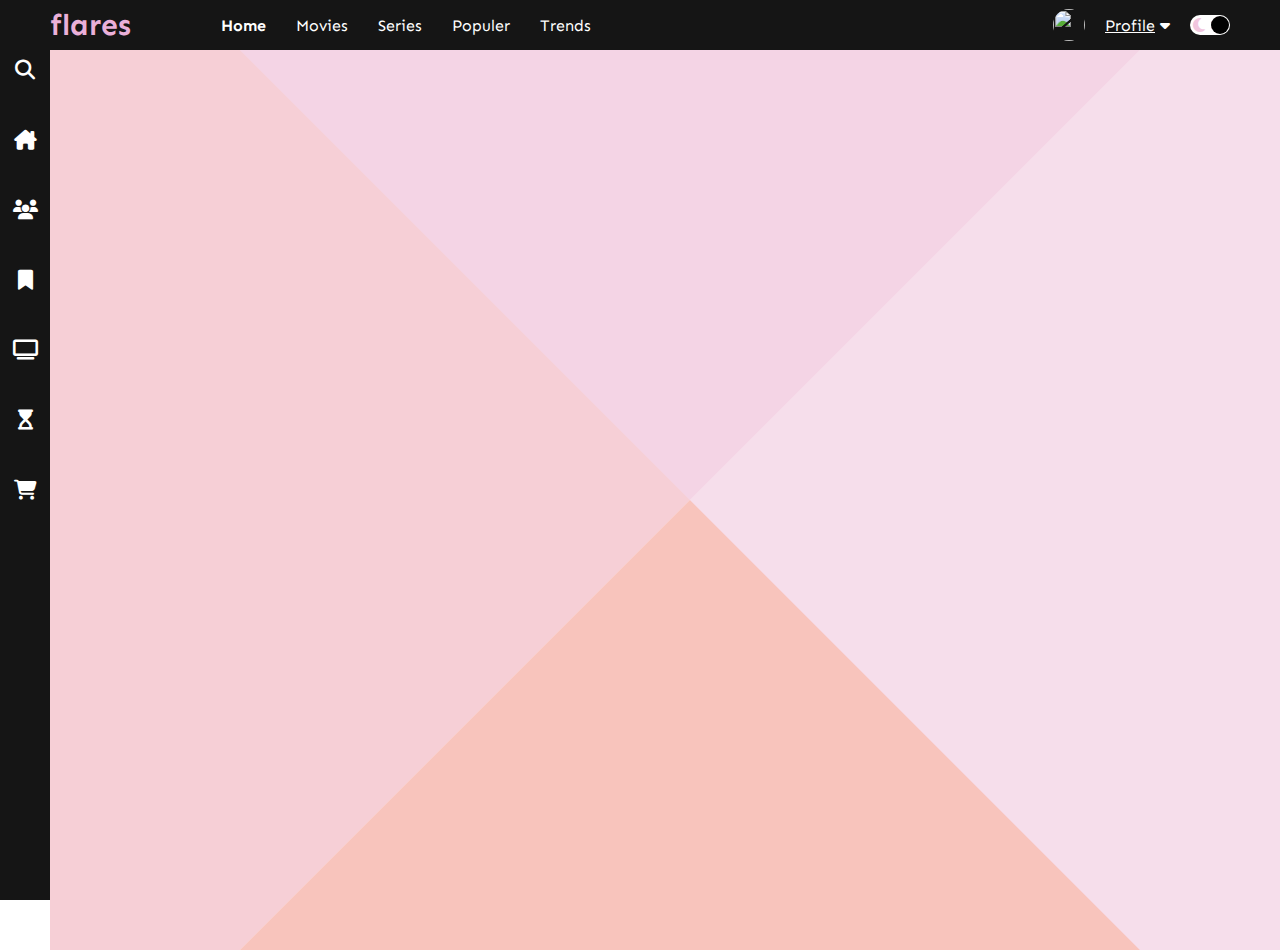
==== profile.html @ e6e5c3fa "Add files via upload" ====
<html lang="en">
<head>
    <meta charset="UTF-8">
    <meta http-equiv="X-UA-Compatible" content="IE=edge">
    <meta name="viewport" content="width=device-width, initial-scale=1.0">
    <link rel="stylesheet" href="profile.css">
    <link rel="preconnect" href="https://fonts.googleapis.com">
    <link 
        href="https://fonts.googleapis.com/css2?family=Roboto:wght@100;300;500;700;900&family=Sen:wght@400;700;800&display=swap" rel="stylesheet">
        <link rel="stylesheet" href="https://cdnjs.cloudflare.com/ajax/libs/font-awesome/6.1.1/css/all.min.css">
    <title>Movie Design</title>
</head>
<body>
    <div class="navbar">
        <div class="navbar-container">
            <div class="logo-container"><h1 class="logo">flares</h1></div>
            <div class="menu-container">
                <ul class="menu-list">
                    <li class="menu-list-item active">Home<li>
                    <li class="menu-list-item">Movies</li>
                    <li class="menu-list-item">Series</li>
                    <li class="menu-list-item">Populer</li>
                    <li class="menu-list-item">Trends</li>

                </ul>
            </div>
            <div class="profile-container">
                <img class="profile-picture" src="img/profile.png" alt="" >
                <div class="profile-text-container">
                    <span class="profile-text">
                        <a href="profile.html" style="color: white;" class="login">Profile</a>
                    </span>
                    <i class="fa-solid fa-caret-down"></i>
                </div>
                <div class="toggle">
                    <i class="fa-solid fa-moon toggle-icon"></i>
                    <i class="fa-solid fa-sun toggle-icon"></i>
                    <div class="toogle-ball"></div>
                </div>
            </div>
        </div>
    </div>

    <div class="sidebar">
        <i class="left-menu-icon fa-solid fa-magnifying-glass"></i>
        <i class="left-menu-icon fa-solid fa-house-chimney"></i>
        <i class="left-menu-icon fa-solid fa-users"></i>
        <i class="left-menu-icon fa-solid fa-bookmark"></i>
        <i class="left-menu-icon fa-solid fa-tv"></i>
        <i class="left-menu-icon fa-solid fa-hourglass-start"></i>
        <i class="left-menu-icon fa-solid fa-cart-shopping"></i>
    </div>
    
    <div class="container" onclick="onclick">
        <div class="top"></div>
        <div class="bottom"></div>
        <div class="center">
          <h2>Please Sign In</h2>
          <input type="email" placeholder="email"/>
          <input type="password" placeholder="password"/>
          <h2>&nbsp;</h2>
        </div>
      </div>
    
    </body>
</html>
---- profile.css ----
*{
    margin: 0;
}

body{
    font-family: 'Roboto', sans-serif;
}

.navbar{
    width: 100%;
    height: 50px;
    background-color: #151515;
}

.navbar-container{
    display: flex;
    align-items: center;
    padding: 0 50px;
    height: 100%;
    color: white;
    font-family: 'Sen', sans-serif;
}

.logo-container{
    flex: 1;
}

.logo{
    font-size: 30px;
    color: #eab0d9;
}

.menu-container{
    flex: 6;
}

.menu-list{
    display: flex;
    list-style: none;
}

.menu-list-item{
    margin-right: 30px;
}

.menu-list-item.active{
    font-weight: bold;
}

.profile-container{
    flex: 2;
    display: flex;
    align-items: center;
    justify-content: flex-end;
}

.profile-text-container{
    margin: 0 20px;
}

.profile-picture{
    width: 32px;
    height: 32px;
    border-radius: 50%;
    object-fit: cover;
}

.toggle{
    width: 40px;
    height: 20px;
    background-color: white;
    border-radius: 30px;
    display: flex;
    align-items: center;
    justify-content: space-around ;
    position: relative;
}

.toggle-icon {
    color: #f1c6de;
}

.toogle-ball{
    width: 18px;
    height: 18px;
    background-color: black;
    position: absolute;
    right: 1px;
    border-radius: 50%;
    cursor: pointer;
    transition: 1s ease all;
}

.sidebar{
    width: 50px;
    height: 100%;
    background-color: #151515;
    position: fixed;
    top: 0;
    display: flex;
    flex-direction: column;
    align-items: center;
    padding-top: 60px;
}

.left-menu-icon{
    color: white;
    font-size: 20px;
    margin-bottom: 50px;
}

 *, *:before, *:after {
    box-sizing: border-box;
  }
  
  body {
    min-height: 100vh;
    font-family: "Raleway", sans-serif;
  }
  
  .container {
    position: absolute;
    left: 50px;
    width: 100%;
    height: 100%;
    overflow: hidden;
    background-color: #fff8f1d9;
  }

  .container:hover .top:before, .container:hover .top:after, .container:hover .bottom:before, .container:hover .bottom:after, .container:active .top:before, .container:active .top:after, .container:active .bottom:before, .container:active .bottom:after {
    margin-left: 200px;
    transform-origin: -200px 50%;
    transition-delay: 0s;
  }

  .container:hover .center, .container:active .center {
    opacity: 1;
    transition-delay: 0.2s;
  }
  
  .top:before, .top:after, .bottom:before, .bottom:after {
    content: "";
    display: block;
    position: absolute;
    width: 200vmax;
    height: 200vmax;
    top: 50%;
    left: 50%;
    margin-top: -100vmax;
    transform-origin: 0 50%;
    transition: all 0.5s cubic-bezier(0.445, 0.05, 0, 1);
    z-index: 10;
    opacity: 0.65;
    transition-delay: 0.2s;
  }
  
  .top:before {
    transform: rotate(45deg);
    background: #eab0d9e9;
  }

  .top:after {
    transform: rotate(135deg);
    background: #feb4778d;
  }
  
  .bottom:before {
    transform: rotate(-45deg);
    background: #f7e8f0;
  }

  .bottom:after {
    transform: rotate(-135deg);
    background: #f1c6de;
  }
  
  .center {
    position: absolute;
    width: 400px;
    height: 400px;
    top: 50%;
    left: 50%;
    margin-left: -200px;
    margin-top: -200px;
    display: flex;
    flex-direction: column;
    justify-content: center;
    align-items: center;
    padding: 30px;
    opacity: 0;
    transition: all 0.5s cubic-bezier(0.445, 0.05, 0, 1);
    transition-delay: 0s;
    color: #c86b85;
  }
  
  .center input {
    width: 100%;
    padding: 15px;
    margin: 5px;
    border-radius: 1px;
    border: 1px solid #ccc;
    font-family: inherit;
  }
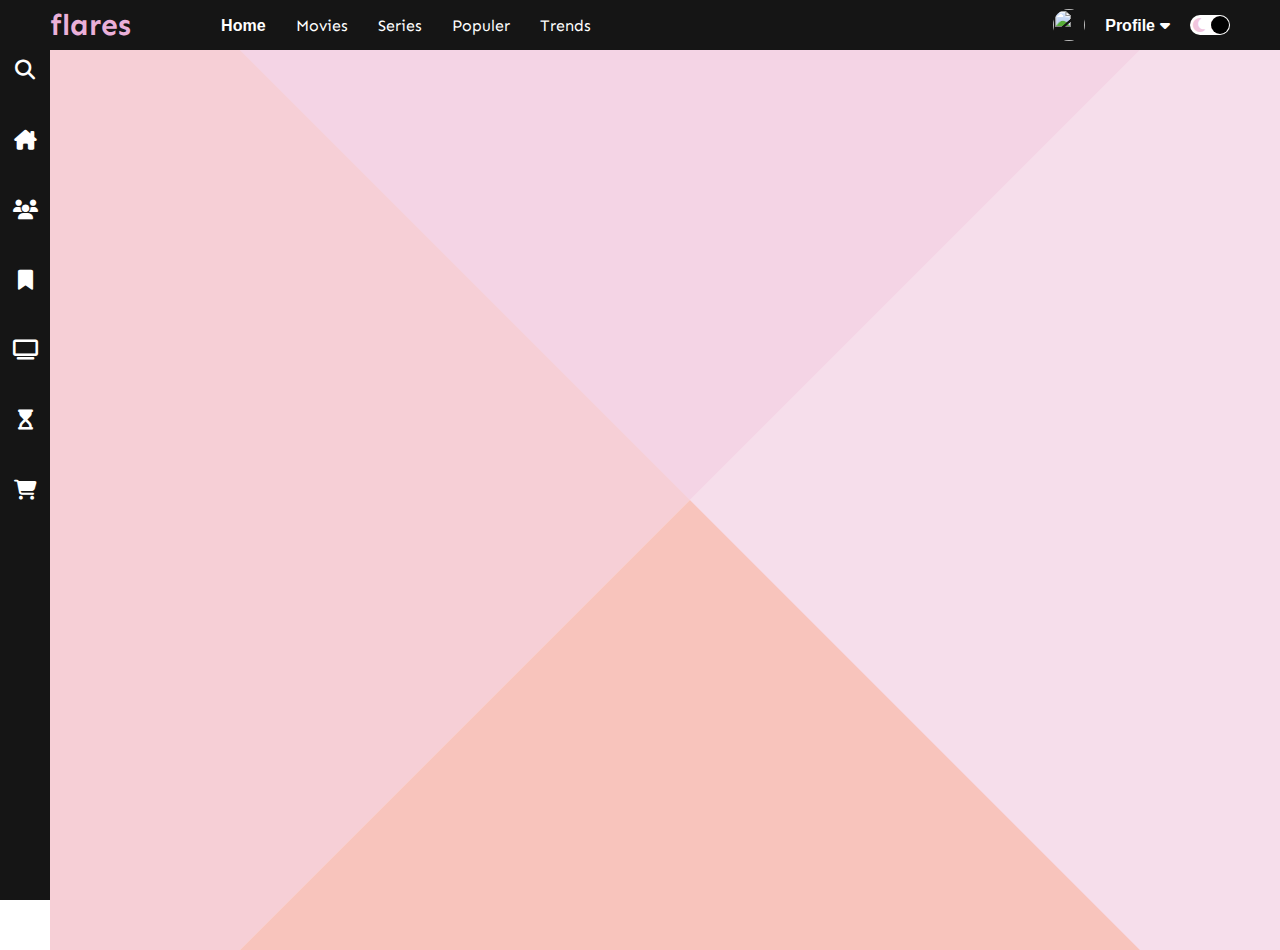
==== commit b2268d94: "Add files via upload" ====
--- a/profile.html
+++ b/profile.html
@@ -16,7 +16,8 @@
             <div class="logo-container"><h1 class="logo">flares</h1></div>
             <div class="menu-container">
                 <ul class="menu-list">
-                    <li class="menu-list-item active">Home<li>
+                    <li class="menu-list-item active">
+                        <a style="color: white;" class="login" href="index.html">Home</a><li>
                     <li class="menu-list-item">Movies</li>
                     <li class="menu-list-item">Series</li>
                     <li class="menu-list-item">Populer</li>
@@ -28,7 +29,7 @@
                 <img class="profile-picture" src="img/profile.png" alt="" >
                 <div class="profile-text-container">
                     <span class="profile-text">
-                        <a href="profile.html" style="color: white;" class="login">Profile</a>
+                        <a href="profile.html" style="color: white;" class="login" >Profile</a>
                     </span>
                     <i class="fa-solid fa-caret-down"></i>
                 </div>
--- a/profile.css
+++ b/profile.css
@@ -200,4 +200,13 @@
     border-radius: 1px;
     border: 1px solid #ccc;
     font-family: inherit;
+  }
+
+  .login{     
+    font-weight: bold;
+    color: black;
+    font-style: 'Roboto', sans-serif;
+    font-family: Arial, Helvetica, sans-serif;
+    text-decoration: none;
+    vertical-align: baseline;
   }